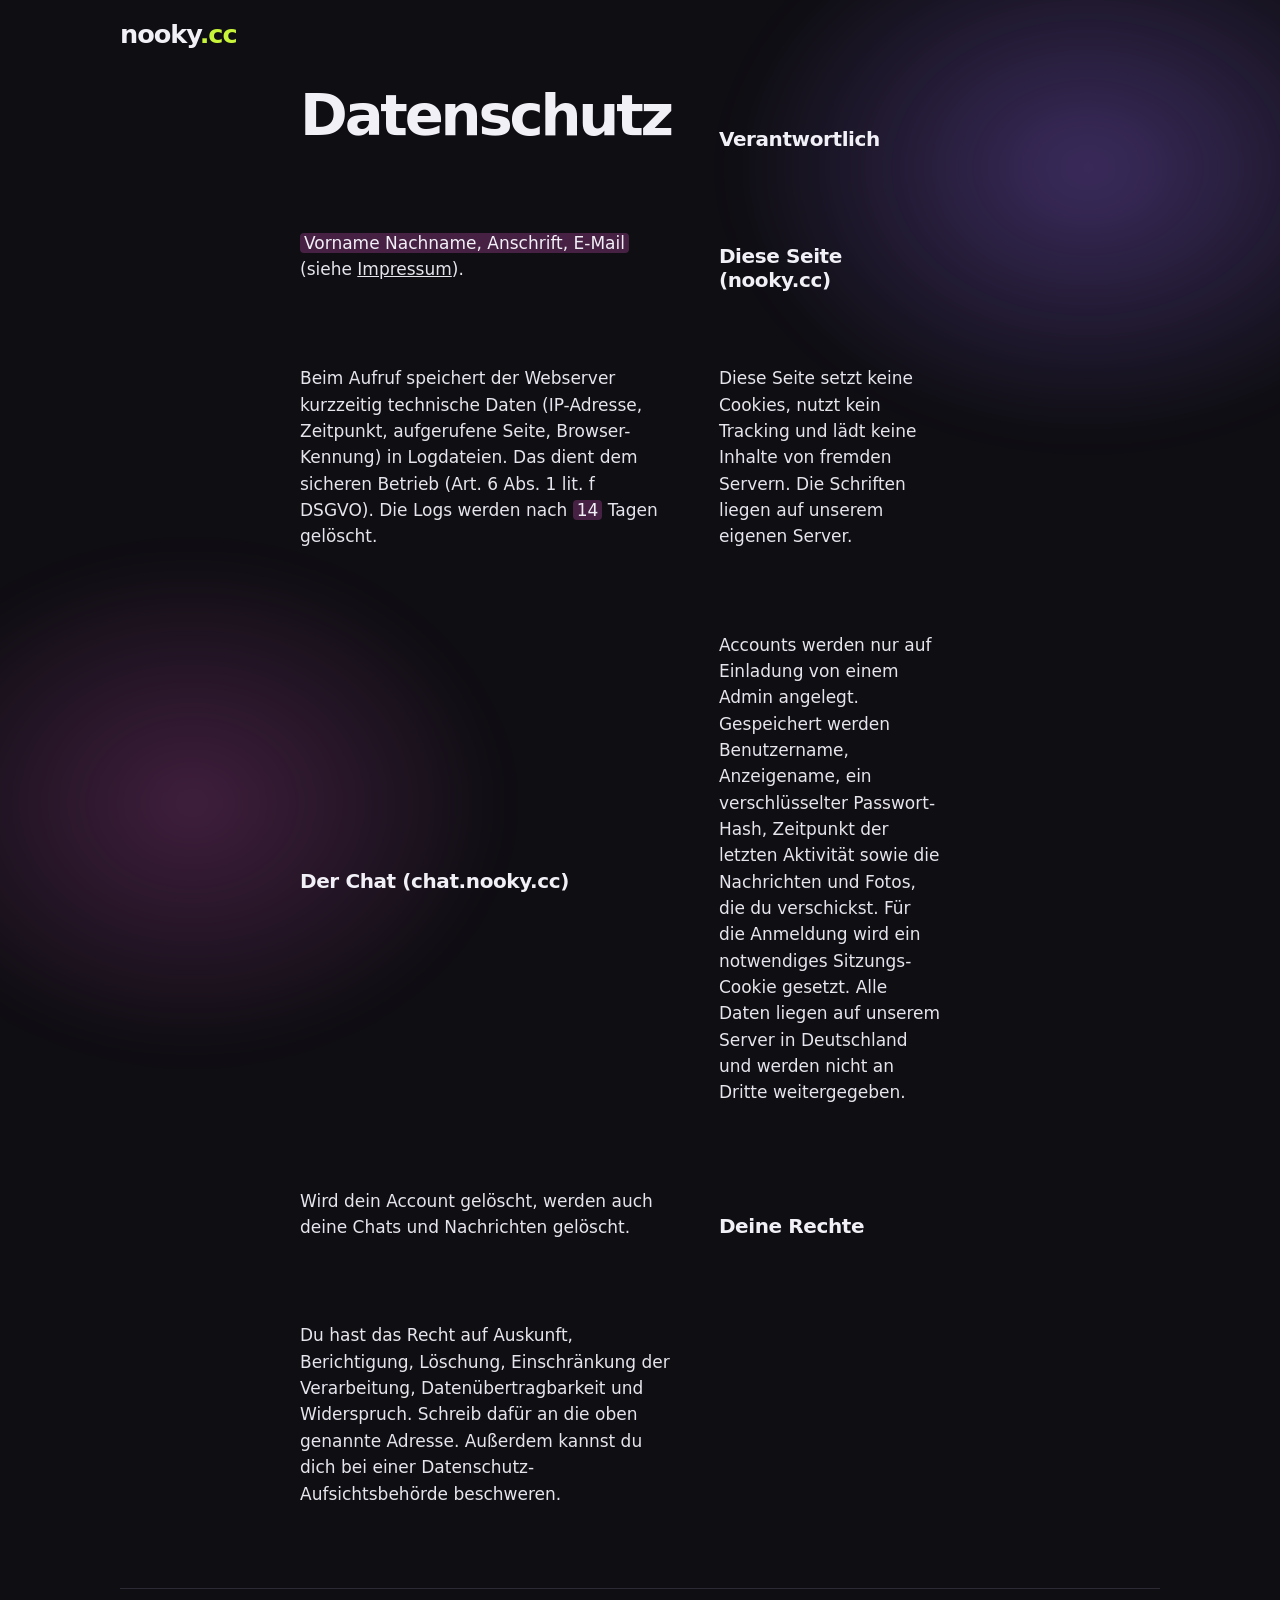
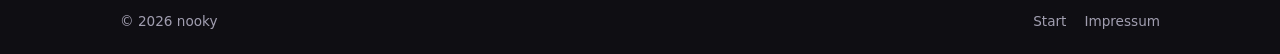
==== landing/datenschutz.html @ fcccb137 "Landing Page für nooky.cc (Invite only) Statisch, Schriften selbst gehostet (OFL), Impressum- und Da" ====
<!doctype html>
<html lang="de">
<head>
<meta charset="utf-8">
<meta name="viewport" content="width=device-width, initial-scale=1, viewport-fit=cover">
<title>Datenschutz · nooky</title>
<meta name="robots" content="noindex">
<link rel="stylesheet" href="style.css">
</head>
<body>
<header><a class="mark" href="/">nooky<span>.cc</span></a></header>
<main class="doc">
  <h1>Datenschutz</h1>

  <h2>Verantwortlich</h2>
  <p><span class="todo">Vorname Nachname, Anschrift, E-Mail</span> (siehe <a href="impressum.html">Impressum</a>).</p>

  <h2>Diese Seite (nooky.cc)</h2>
  <p>Beim Aufruf speichert der Webserver kurzzeitig technische Daten (IP-Adresse, Zeitpunkt, aufgerufene Seite, Browser-Kennung) in Logdateien. Das dient dem sicheren Betrieb (Art. 6 Abs. 1 lit. f DSGVO). Die Logs werden nach <span class="todo">14</span> Tagen gelöscht.</p>
  <p>Diese Seite setzt keine Cookies, nutzt kein Tracking und lädt keine Inhalte von fremden Servern. Die Schriften liegen auf unserem eigenen Server.</p>

  <h2>Der Chat (chat.nooky.cc)</h2>
  <p>Accounts werden nur auf Einladung von einem Admin angelegt. Gespeichert werden Benutzername, Anzeigename, ein verschlüsselter Passwort-Hash, Zeitpunkt der letzten Aktivität sowie die Nachrichten und Fotos, die du verschickst. Für die Anmeldung wird ein notwendiges Sitzungs-Cookie gesetzt. Alle Daten liegen auf unserem Server in Deutschland und werden nicht an Dritte weitergegeben.</p>
  <p>Wird dein Account gelöscht, werden auch deine Chats und Nachrichten gelöscht.</p>

  <h2>Deine Rechte</h2>
  <p>Du hast das Recht auf Auskunft, Berichtigung, Löschung, Einschränkung der Verarbeitung, Datenübertragbarkeit und Widerspruch. Schreib dafür an die oben genannte Adresse. Außerdem kannst du dich bei einer Datenschutz-Aufsichtsbehörde beschweren.</p>
</main>
<footer>
  <span>© 2026 nooky</span>
  <nav><a href="/">Start</a><a href="impressum.html">Impressum</a></nav>
</footer>
</body>
</html>
---- landing/style.css ----
@font-face { font-family: "Bricolage Grotesque"; font-weight: 800; font-display: swap;
  src: url("fonts/bricolage-800.woff2") format("woff2"); }
@font-face { font-family: "Onest"; font-weight: 100 900; font-display: swap;
  src: url("fonts/onest.woff2") format("woff2"); }

:root {
  --bg: #0f0e13;
  --surface: #1a1820;
  --line: #2d2a36;
  --fg: #f2f0f7;
  --muted: #a19eb0;
  --lime: #c8f53a;
  --violet: #9b6bff;
  --pink: #f05bd8;
  --display: "Bricolage Grotesque", "Arial Black", system-ui, sans-serif;
  --body: "Onest", system-ui, -apple-system, "Segoe UI", sans-serif;
  color-scheme: dark;
}
* { box-sizing: border-box; }
html, body { height: 100%; }
body {
  margin: 0; background: var(--bg); color: var(--fg);
  font: 17px/1.55 var(--body);
  display: flex; flex-direction: column;
  padding: 0 max(20px, env(safe-area-inset-right)) 0 max(20px, env(safe-area-inset-left));
  overflow-x: hidden;
}
/* Farbschein hinter dem Inhalt */
body::before {
  content: ""; position: fixed; inset: -20vmax; z-index: -1; pointer-events: none;
  background:
    radial-gradient(40vmax 30vmax at 75% 30%, color-mix(in srgb, var(--violet) 32%, transparent), transparent 70%),
    radial-gradient(35vmax 28vmax at 25% 75%, color-mix(in srgb, var(--pink) 22%, transparent), transparent 70%);
  filter: blur(20px);
}
a { color: inherit; }
a:focus-visible, .cta:focus-visible { outline: 2px solid var(--lime); outline-offset: 3px; border-radius: 8px; }

header { padding-top: 22px; max-width: 1040px; width: 100%; margin: 0 auto; }
.mark { font: 800 1.6rem/1 var(--display); letter-spacing: -.04em; text-decoration: none; }
.mark span { color: var(--lime); }

main {
  flex: 1; width: 100%; max-width: 1040px; margin: 0 auto;
  display: grid; grid-template-columns: 1.15fr .85fr; gap: 48px; align-items: center;
  padding-block: 48px;
}
.pill {
  display: inline-flex; align-items: center; gap: 8px;
  font-size: .85rem; font-weight: 600; letter-spacing: .04em; text-transform: uppercase;
  color: var(--lime); border: 1px solid color-mix(in srgb, var(--lime) 40%, transparent);
  padding: 6px 12px; border-radius: 99px; margin-bottom: 22px;
}
.pill svg { width: 14px; height: 14px; }
h1 {
  font: 800 clamp(3.4rem, 11vw, 7.2rem)/.9 var(--display); letter-spacing: -.055em;
  margin: 0 0 22px;
}
h1 em {
  font-style: normal; display: block;
  background: linear-gradient(95deg, var(--violet), var(--pink));
  -webkit-background-clip: text; background-clip: text; color: transparent;
}
.lead { font-size: 1.15rem; color: var(--muted); max-width: 30ch; margin: 0 0 32px; }
.lead strong { color: var(--fg); font-weight: 600; }
.cta {
  display: inline-flex; align-items: center; gap: 10px;
  background: var(--lime); color: #111; text-decoration: none;
  font-weight: 600; padding: 14px 24px; border-radius: 99px;
  transition: transform .15s ease;
}
.cta:hover { transform: translateY(-2px); }
.sub { margin: 14px 0 0; font-size: .9rem; color: var(--muted); }

/* Chat-Vorschau */
.phone {
  background: var(--surface); border: 1px solid var(--line); border-radius: 28px;
  padding: 22px 18px; display: flex; flex-direction: column; gap: 10px;
  box-shadow: 0 30px 80px -30px rgba(0,0,0,.7);
  transform: rotate(2.5deg);
}
.who { display: flex; align-items: center; gap: 10px; padding-bottom: 12px; border-bottom: 1px solid var(--line); margin-bottom: 6px; }
.avatar { width: 34px; height: 34px; border-radius: 50%; background: linear-gradient(135deg, var(--violet), var(--pink)); }
.who b { font-weight: 600; }
.who small { display: block; color: var(--lime); font-size: .75rem; }
.msg { max-width: 82%; padding: 10px 14px; border-radius: 18px; font-size: .95rem; line-height: 1.35; }
.in  { background: #26232f; align-self: flex-start; border-bottom-left-radius: 6px; }
.out { background: var(--lime); color: #111; align-self: flex-end; border-bottom-right-radius: 6px; }
.out .tick { display: block; text-align: right; font-size: .7rem; opacity: .65; margin-top: 2px; }

footer {
  max-width: 1040px; width: 100%; margin: 0 auto;
  display: flex; flex-wrap: wrap; gap: 8px 22px; justify-content: space-between;
  padding: 22px 0 max(22px, env(safe-area-inset-bottom));
  border-top: 1px solid var(--line); font-size: .85rem; color: var(--muted);
}
footer nav { display: flex; gap: 18px; }
footer a { text-decoration: none; }
footer a:hover { color: var(--fg); }

@media (max-width: 760px) {
  main { grid-template-columns: 1fr; gap: 40px; padding-block: 36px 48px; }
  .phone { transform: rotate(1.5deg); max-width: 360px; }
}
@media (prefers-reduced-motion: reduce) { .cta { transition: none; } }

/* Textseiten (Impressum, Datenschutz) */
.doc { flex: 1; width: 100%; max-width: 680px; margin: 0 auto; padding-block: 40px 64px; }
.doc h1 { font-size: clamp(2.4rem, 8vw, 3.6rem); }
.doc h2 { font: 800 1.25rem/1.2 var(--display); letter-spacing: -.02em; margin: 32px 0 8px; }
.doc p, .doc li { color: color-mix(in srgb, var(--fg) 85%, var(--muted)); }
.todo { background: color-mix(in srgb, var(--pink) 25%, transparent); color: var(--fg); padding: 0 4px; border-radius: 4px; }
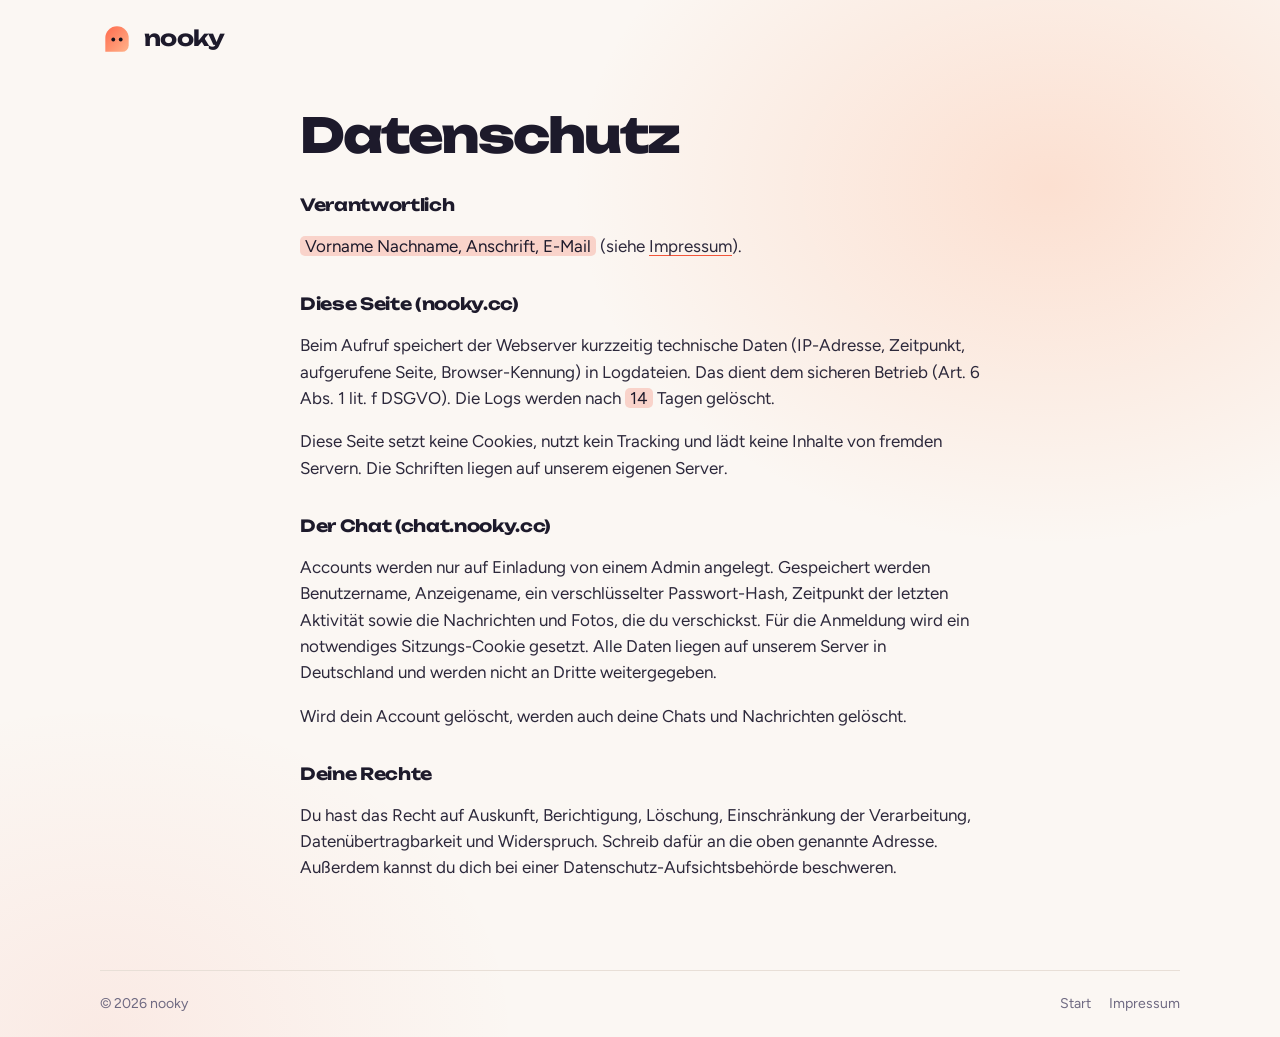
==== commit f5a639fe: "Chats, Fotos, Löschen, Lesebestätigung, Profile, neues Design, Lizenzsperre - Chats 1:1 mit Live-Abf" ====
--- a/landing/datenschutz.html
+++ b/landing/datenschutz.html
@@ -5,10 +5,21 @@
 <meta name="viewport" content="width=device-width, initial-scale=1, viewport-fit=cover">
 <title>Datenschutz · nooky</title>
 <meta name="robots" content="noindex">
+<meta name="theme-color" content="#12111b" media="(prefers-color-scheme: dark)">
+<meta name="theme-color" content="#fbf7f3" media="(prefers-color-scheme: light)">
+<meta name="color-scheme" content="dark light">
+<link rel="icon" href="brand/icon.svg" type="image/svg+xml">
+<link rel="icon" href="brand/icon-32.png" sizes="32x32" type="image/png">
+<link rel="apple-touch-icon" href="brand/icon-180.png">
 <link rel="stylesheet" href="style.css">
 </head>
 <body>
-<header><a class="mark" href="/">nooky<span>.cc</span></a></header>
+<header class="top">
+  <a class="brand" href="/" aria-label="nooky – Startseite">
+    <img src="brand/mark.svg" alt="" width="34" height="34">
+    <span>nooky</span>
+  </a>
+</header>
 <main class="doc">
   <h1>Datenschutz</h1>
 
--- a/landing/style.css
+++ b/landing/style.css
@@ -1,112 +1,232 @@
-@font-face { font-family: "Bricolage Grotesque"; font-weight: 800; font-display: swap;
-  src: url("fonts/bricolage-800.woff2") format("woff2"); }
-@font-face { font-family: "Onest"; font-weight: 100 900; font-display: swap;
-  src: url("fonts/onest.woff2") format("woff2"); }
+@font-face { font-family: "Unbounded"; font-weight: 500 800; font-style: normal; font-display: swap;
+  src: url("fonts/unbounded.woff2") format("woff2"); }
+@font-face { font-family: "Figtree"; font-weight: 400 700; font-style: normal; font-display: swap;
+  src: url("fonts/figtree.woff2") format("woff2"); }
 
 :root {
-  --bg: #0f0e13;
-  --surface: #1a1820;
-  --line: #2d2a36;
-  --fg: #f2f0f7;
-  --muted: #a19eb0;
-  --lime: #c8f53a;
-  --violet: #9b6bff;
-  --pink: #f05bd8;
-  --display: "Bricolage Grotesque", "Arial Black", system-ui, sans-serif;
-  --body: "Onest", system-ui, -apple-system, "Segoe UI", sans-serif;
+  --bg: #12111b;
+  --surface: #1b1a27;
+  --surface-2: #252336;
+  --line: #322f47;
+  --fg: #f4f1fa;
+  --muted: #a39fbd;
+  --glut-a: #ff6a4d;
+  --glut-b: #ffb38a;
+  --glut: linear-gradient(135deg, var(--glut-a), var(--glut-b));
+  --on-glut: #2a120b;
+  --mint: #5ee0b5;
+  --mint-dark: #0f7a58;
+  --glow: color-mix(in srgb, var(--glut-a) 22%, transparent);
+  --glow-2: color-mix(in srgb, var(--glut-b) 10%, transparent);
+  --shadow: 0 40px 90px -40px rgba(0, 0, 0, .8);
+  --display: "Unbounded", "Arial Black", system-ui, sans-serif;
+  --body: "Figtree", system-ui, -apple-system, "Segoe UI", sans-serif;
   color-scheme: dark;
 }
+@media (prefers-color-scheme: light) {
+  :root {
+    --bg: #fbf7f3;
+    --surface: #fff;
+    --surface-2: #f3ece6;
+    --line: #e8dfd7;
+    --fg: #1d1a2b;
+    --muted: #6f6a82;
+    --glut-a: #f2553a;
+    --glut-b: #ff9e70;
+    --mint: #12a37a;
+    --mint-dark: #0b6b4f;
+    --glow: color-mix(in srgb, var(--glut-b) 26%, transparent);
+    --glow-2: color-mix(in srgb, var(--glut-a) 8%, transparent);
+    --shadow: 0 40px 80px -40px rgba(90, 50, 30, .35);
+    color-scheme: light;
+  }
+}
+
 * { box-sizing: border-box; }
-html, body { height: 100%; }
+html { -webkit-text-size-adjust: 100%; }
+html, body { min-height: 100%; }
 body {
-  margin: 0; background: var(--bg); color: var(--fg);
+  margin: 0; min-height: 100vh; min-height: 100dvh;
+  background: var(--bg); color: var(--fg);
   font: 17px/1.55 var(--body);
   display: flex; flex-direction: column;
   padding: 0 max(20px, env(safe-area-inset-right)) 0 max(20px, env(safe-area-inset-left));
   overflow-x: hidden;
-}
-/* Farbschein hinter dem Inhalt */
+  position: relative; isolation: isolate;
+}
+/* Warmer Lampenschein – die Nachtecke */
 body::before {
-  content: ""; position: fixed; inset: -20vmax; z-index: -1; pointer-events: none;
+  content: ""; position: absolute; inset: 0; z-index: -1; overflow: hidden; pointer-events: none;
   background:
-    radial-gradient(40vmax 30vmax at 75% 30%, color-mix(in srgb, var(--violet) 32%, transparent), transparent 70%),
-    radial-gradient(35vmax 28vmax at 25% 75%, color-mix(in srgb, var(--pink) 22%, transparent), transparent 70%);
-  filter: blur(20px);
+    radial-gradient(60vmax 45vmax at 82% 18%, var(--glow), transparent 62%),
+    radial-gradient(50vmax 40vmax at 8% 100%, var(--glow-2), transparent 65%);
 }
 a { color: inherit; }
-a:focus-visible, .cta:focus-visible { outline: 2px solid var(--lime); outline-offset: 3px; border-radius: 8px; }
-
-header { padding-top: 22px; max-width: 1040px; width: 100%; margin: 0 auto; }
-.mark { font: 800 1.6rem/1 var(--display); letter-spacing: -.04em; text-decoration: none; }
-.mark span { color: var(--lime); }
-
-main {
-  flex: 1; width: 100%; max-width: 1040px; margin: 0 auto;
-  display: grid; grid-template-columns: 1.15fr .85fr; gap: 48px; align-items: center;
-  padding-block: 48px;
-}
+:focus-visible { outline: 3px solid var(--glut-b); outline-offset: 3px; border-radius: 10px; }
+
+.top, .hero, footer { width: 100%; max-width: 1080px; margin-inline: auto; }
+
+/* Kopf mit Marke */
+.top { padding-top: 22px; }
+.brand {
+  display: inline-flex; align-items: center; gap: 10px;
+  text-decoration: none;
+}
+.brand img { width: 34px; height: 34px; display: block; }
+.brand span { font: 700 1.35rem/1 var(--display); letter-spacing: -.03em; }
+
+/* Hauptbereich */
+.hero {
+  flex: 1;
+  display: grid; grid-template-columns: minmax(0, 1.2fr) minmax(0, .8fr); gap: 56px; align-items: center;
+  padding-block: 56px;
+}
+.intro { min-width: 0; }
 .pill {
   display: inline-flex; align-items: center; gap: 8px;
-  font-size: .85rem; font-weight: 600; letter-spacing: .04em; text-transform: uppercase;
-  color: var(--lime); border: 1px solid color-mix(in srgb, var(--lime) 40%, transparent);
-  padding: 6px 12px; border-radius: 99px; margin-bottom: 22px;
-}
-.pill svg { width: 14px; height: 14px; }
+  font: 600 .78rem/1 var(--display); letter-spacing: .08em; text-transform: uppercase;
+  color: var(--fg); background: var(--surface);
+  border: 1px solid var(--line);
+  padding: 9px 14px 9px 12px; border-radius: 99px; margin: 0 0 26px;
+}
+.pill svg { width: 14px; height: 14px; color: var(--glut-a); }
 h1 {
-  font: 800 clamp(3.4rem, 11vw, 7.2rem)/.9 var(--display); letter-spacing: -.055em;
-  margin: 0 0 22px;
+  font: 800 clamp(2.4rem, 7.4vw, 4.9rem)/1.02 var(--display); letter-spacing: -.045em;
+  margin: 0 0 26px;
 }
 h1 em {
   font-style: normal; display: block;
-  background: linear-gradient(95deg, var(--violet), var(--pink));
-  -webkit-background-clip: text; background-clip: text; color: transparent;
-}
-.lead { font-size: 1.15rem; color: var(--muted); max-width: 30ch; margin: 0 0 32px; }
+  background: var(--glut); -webkit-background-clip: text; background-clip: text; color: transparent;
+  padding-bottom: .06em;
+}
+.lead { font-size: 1.18rem; color: var(--muted); max-width: 32ch; margin: 0 0 34px; }
 .lead strong { color: var(--fg); font-weight: 600; }
 .cta {
   display: inline-flex; align-items: center; gap: 10px;
-  background: var(--lime); color: #111; text-decoration: none;
-  font-weight: 600; padding: 14px 24px; border-radius: 99px;
-  transition: transform .15s ease;
-}
-.cta:hover { transform: translateY(-2px); }
-.sub { margin: 14px 0 0; font-size: .9rem; color: var(--muted); }
-
-/* Chat-Vorschau */
+  background: var(--glut); color: var(--on-glut); text-decoration: none;
+  font-weight: 700; font-size: 1.05rem; padding: 15px 26px; border-radius: 99px;
+  box-shadow: 0 12px 30px -12px color-mix(in srgb, var(--glut-a) 70%, transparent);
+  transition: transform .18s ease, box-shadow .18s ease;
+}
+.cta span { transition: transform .18s ease; }
+.cta:hover { transform: translateY(-2px); box-shadow: 0 16px 34px -12px color-mix(in srgb, var(--glut-a) 80%, transparent); }
+.cta:hover span { transform: translateX(3px); }
+.cta:focus-visible { border-radius: 99px; outline-color: var(--fg); }
+.sub { margin: 16px 0 0; font-size: .92rem; color: var(--muted); }
+
+/* Chat-Vorschau – sieht aus wie die App */
 .phone {
-  background: var(--surface); border: 1px solid var(--line); border-radius: 28px;
-  padding: 22px 18px; display: flex; flex-direction: column; gap: 10px;
-  box-shadow: 0 30px 80px -30px rgba(0,0,0,.7);
-  transform: rotate(2.5deg);
-}
-.who { display: flex; align-items: center; gap: 10px; padding-bottom: 12px; border-bottom: 1px solid var(--line); margin-bottom: 6px; }
-.avatar { width: 34px; height: 34px; border-radius: 50%; background: linear-gradient(135deg, var(--violet), var(--pink)); }
-.who b { font-weight: 600; }
-.who small { display: block; color: var(--lime); font-size: .75rem; }
-.msg { max-width: 82%; padding: 10px 14px; border-radius: 18px; font-size: .95rem; line-height: 1.35; }
-.in  { background: #26232f; align-self: flex-start; border-bottom-left-radius: 6px; }
-.out { background: var(--lime); color: #111; align-self: flex-end; border-bottom-right-radius: 6px; }
-.out .tick { display: block; text-align: right; font-size: .7rem; opacity: .65; margin-top: 2px; }
-
+  background: var(--surface); border: 1px solid var(--line); border-radius: 30px;
+  padding: 14px; display: flex; flex-direction: column;
+  box-shadow: var(--shadow);
+  transform: rotate(2deg);
+  max-width: 380px; width: 100%; justify-self: end;
+}
+.who {
+  display: flex; align-items: center; gap: 12px;
+  padding: 6px 6px 14px; border-bottom: 1px solid var(--line);
+}
+.avatar {
+  position: relative; flex: none;
+  width: 40px; height: 40px; border-radius: 50%;
+  background: linear-gradient(135deg, #b9a4ff, #ff9ec4);
+  display: grid; place-items: center;
+}
+.avatar span { font: 700 .95rem/1 var(--display); color: #241a3a; }
+.avatar i {
+  position: absolute; right: -1px; bottom: -1px;
+  width: 13px; height: 13px; border-radius: 50%;
+  background: var(--mint); border: 2.5px solid var(--surface);
+}
+.who b { font: 700 1rem/1.2 var(--display); letter-spacing: -.02em; }
+.who small { display: block; color: var(--mint); font-size: .8rem; font-weight: 600; }
+
+.chat { display: flex; flex-direction: column; gap: 6px; padding: 14px 4px 12px; }
+.day {
+  align-self: center; margin: 0 0 6px;
+  font-size: .72rem; font-weight: 600; letter-spacing: .06em; text-transform: uppercase;
+  color: var(--muted); background: var(--surface-2); padding: 3px 10px; border-radius: 99px;
+}
+.msg {
+  max-width: 82%; padding: 9px 13px; border-radius: 20px;
+  font-size: .97rem; line-height: 1.35; overflow-wrap: anywhere;
+}
+.msg time {
+  display: inline-flex; align-items: center; gap: 3px; float: right;
+  margin: 6px 0 -3px 10px; font-size: .68rem; font-weight: 600; line-height: 1;
+}
+.in  { background: var(--surface-2); color: var(--fg); align-self: flex-start; border-bottom-left-radius: 6px; }
+.in time { color: var(--muted); }
+.in + .in { border-top-left-radius: 6px; }
+.out {
+  background: var(--glut); color: var(--on-glut); align-self: flex-end;
+  border-bottom-right-radius: 6px; margin-block: 4px;
+}
+.out time { color: color-mix(in srgb, var(--on-glut) 70%, transparent); }
+.ticks { width: 17px; height: 11px; color: var(--mint-dark); }
+
+.typing {
+  align-self: flex-start; display: flex; gap: 4px;
+  background: var(--surface-2); padding: 12px 14px; border-radius: 20px; border-bottom-left-radius: 6px;
+  margin-top: 4px;
+}
+.typing span {
+  width: 7px; height: 7px; border-radius: 50%; background: var(--muted);
+  animation: blink 1.3s infinite ease-in-out;
+}
+.typing span:nth-child(2) { animation-delay: .18s; }
+.typing span:nth-child(3) { animation-delay: .36s; }
+@keyframes blink { 0%, 60%, 100% { opacity: .35; transform: translateY(0); } 30% { opacity: 1; transform: translateY(-3px); } }
+
+.composer {
+  display: flex; align-items: center; gap: 10px;
+  background: var(--surface-2); border-radius: 99px; padding: 6px 6px 6px 16px;
+  color: var(--muted); font-size: .92rem;
+}
+.composer span { flex: 1; }
+.composer b {
+  width: 34px; height: 34px; border-radius: 50%; background: var(--glut); position: relative;
+}
+.composer b::after {
+  content: ""; position: absolute; inset: 0; margin: auto;
+  width: 9px; height: 9px; border: solid var(--on-glut); border-width: 2.5px 2.5px 0 0;
+  transform: translate(-2px, 1px) rotate(45deg);
+}
+
+/* Fuß */
 footer {
-  max-width: 1040px; width: 100%; margin: 0 auto;
   display: flex; flex-wrap: wrap; gap: 8px 22px; justify-content: space-between;
   padding: 22px 0 max(22px, env(safe-area-inset-bottom));
-  border-top: 1px solid var(--line); font-size: .85rem; color: var(--muted);
+  border-top: 1px solid var(--line); font-size: .88rem; color: var(--muted);
 }
 footer nav { display: flex; gap: 18px; }
 footer a { text-decoration: none; }
 footer a:hover { color: var(--fg); }
 
-@media (max-width: 760px) {
-  main { grid-template-columns: 1fr; gap: 40px; padding-block: 36px 48px; }
-  .phone { transform: rotate(1.5deg); max-width: 360px; }
-}
-@media (prefers-reduced-motion: reduce) { .cta { transition: none; } }
+@media (max-width: 820px) {
+  .hero { grid-template-columns: minmax(0, 1fr); gap: 48px; padding-block: 40px 56px; }
+  .phone { justify-self: center; transform: rotate(1.5deg); max-width: 360px; }
+}
+@media (max-width: 400px) {
+  body { padding-inline: 16px; }
+  .lead { font-size: 1.08rem; }
+  .cta { padding: 14px 20px; font-size: 1rem; }
+  .phone { transform: none; }
+}
+@media (prefers-reduced-motion: reduce) {
+  .cta, .cta span { transition: none; }
+  .cta:hover, .cta:hover span { transform: none; }
+  .typing span { animation: none; opacity: .6; }
+}
 
 /* Textseiten (Impressum, Datenschutz) */
-.doc { flex: 1; width: 100%; max-width: 680px; margin: 0 auto; padding-block: 40px 64px; }
-.doc h1 { font-size: clamp(2.4rem, 8vw, 3.6rem); }
-.doc h2 { font: 800 1.25rem/1.2 var(--display); letter-spacing: -.02em; margin: 32px 0 8px; }
-.doc p, .doc li { color: color-mix(in srgb, var(--fg) 85%, var(--muted)); }
-.todo { background: color-mix(in srgb, var(--pink) 25%, transparent); color: var(--fg); padding: 0 4px; border-radius: 4px; }
+.doc { flex: 1; width: 100%; max-width: 680px; margin: 0 auto; padding-block: 48px 72px; }
+.doc h1 { font-size: clamp(1.9rem, 7vw, 3rem); margin-bottom: 18px; }
+.doc h2 { font: 700 1.05rem/1.3 var(--display); letter-spacing: -.02em; margin: 34px 0 8px; }
+.doc p, .doc li { color: color-mix(in srgb, var(--fg) 82%, var(--muted)); }
+.doc a { text-decoration-color: var(--glut-a); text-underline-offset: 3px; }
+.doc a:hover { color: var(--glut-a); }
+.todo {
+  background: color-mix(in srgb, var(--glut-a) 22%, transparent); color: var(--fg);
+  padding: 0 5px; border-radius: 5px; box-decoration-break: clone; -webkit-box-decoration-break: clone;
+}
